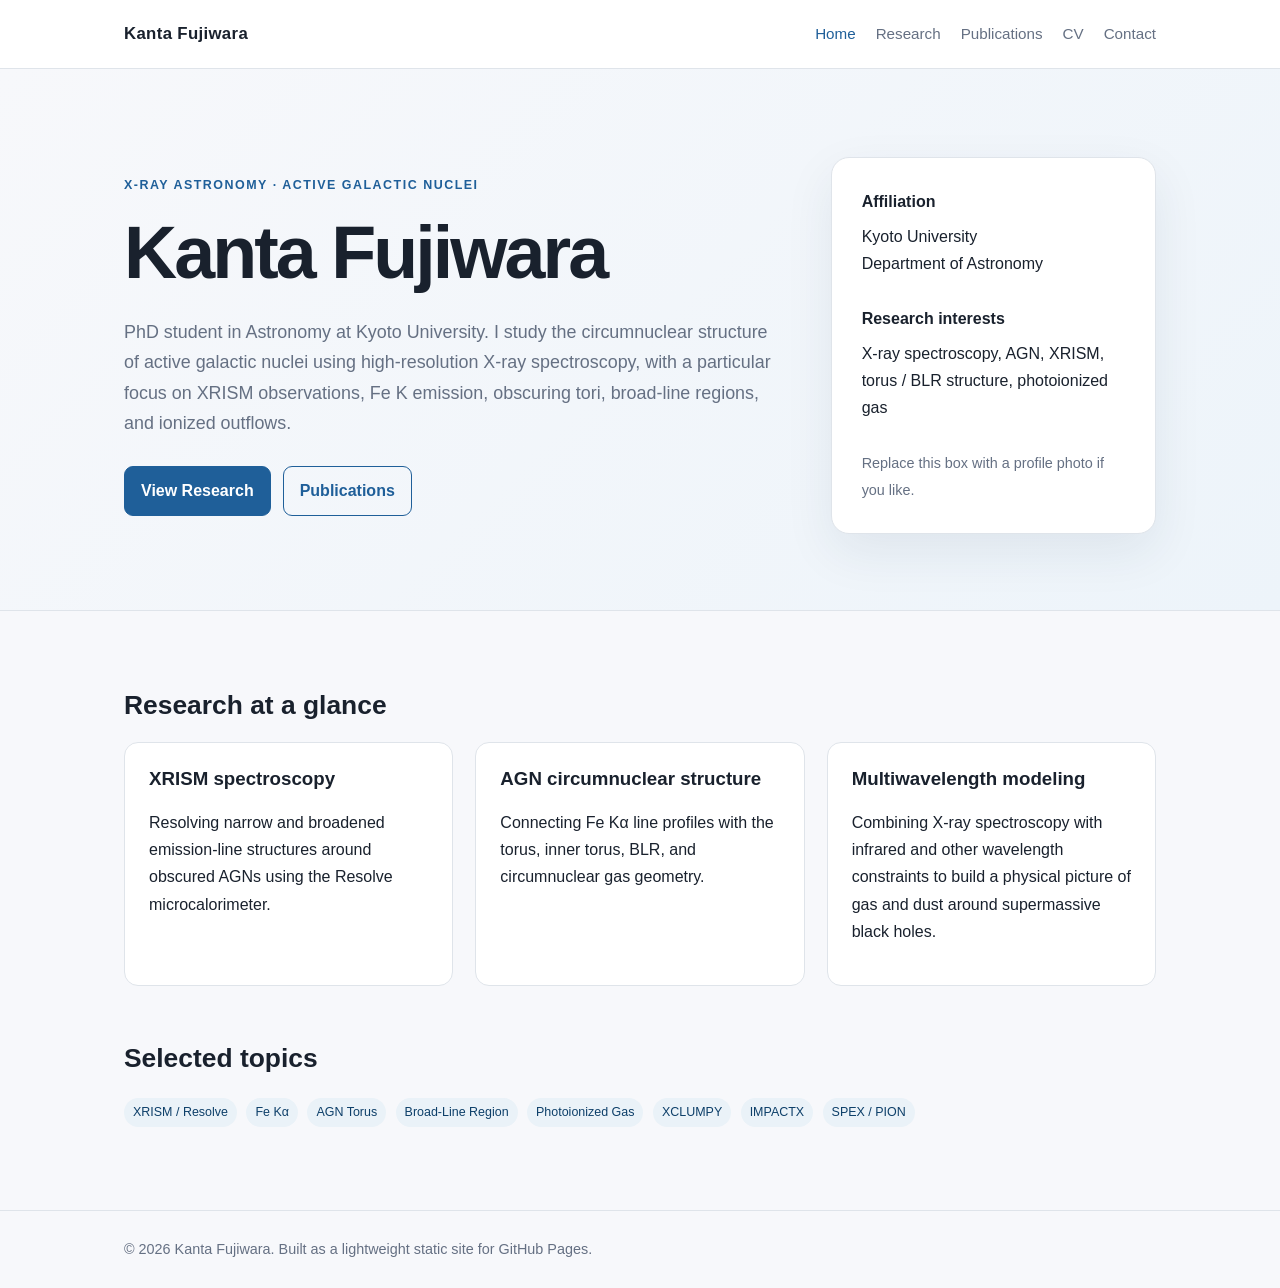
==== index.html @ a8f25f1d "Add files via upload" ====
<!DOCTYPE html>
<html lang="en">
<head>
  <meta charset="UTF-8">
  <meta name="viewport" content="width=device-width, initial-scale=1.0">
  <meta name="description" content="Kanta Fujiwara - X-ray astronomy, active galactic nuclei, and XRISM research.">
  <title>Kanta Fujiwara | Astronomy</title>
  <link rel="stylesheet" href="style.css">
</head>
<body>

<header class="site-header">
  <nav class="nav">
    <a class="site-title" href="index.html">Kanta Fujiwara</a>
    <div class="nav-links">
      <a href="index.html" class="active">Home</a>
      <a href="research.html">Research</a>
      <a href="publications.html">Publications</a>
      <a href="cv.html">CV</a>
      <a href="contact.html">Contact</a>
    </div>
  </nav>
</header>


<section class="hero">
  <div class="hero-inner">
    <div>
      <div class="eyebrow">X-ray Astronomy · Active Galactic Nuclei</div>
      <h1>Kanta Fujiwara</h1>
      <p>
        PhD student in Astronomy at Kyoto University. I study the circumnuclear
        structure of active galactic nuclei using high-resolution X-ray spectroscopy,
        with a particular focus on XRISM observations, Fe K emission, obscuring tori,
        broad-line regions, and ionized outflows.
      </p>
      <div class="button-row">
        <a class="button" href="research.html">View Research</a>
        <a class="button secondary" href="publications.html">Publications</a>
      </div>
    </div>
    <aside class="hero-card">
      <strong>Affiliation</strong>
      Kyoto University<br>
      Department of Astronomy
      <br><br>
      <strong>Research interests</strong>
      X-ray spectroscopy, AGN, XRISM, torus / BLR structure, photoionized gas
      <br><br>
      <span class="small-note">
        Replace this box with a profile photo if you like.
      </span>
    </aside>
  </div>
</section>

<main>
  <section class="section">
    <h2>Research at a glance</h2>
    <div class="grid">
      <article class="card">
        <h3>XRISM spectroscopy</h3>
        <p>
          Resolving narrow and broadened emission-line structures around obscured AGNs
          using the Resolve microcalorimeter.
        </p>
      </article>
      <article class="card">
        <h3>AGN circumnuclear structure</h3>
        <p>
          Connecting Fe Kα line profiles with the torus, inner torus, BLR, and
          circumnuclear gas geometry.
        </p>
      </article>
      <article class="card">
        <h3>Multiwavelength modeling</h3>
        <p>
          Combining X-ray spectroscopy with infrared and other wavelength constraints
          to build a physical picture of gas and dust around supermassive black holes.
        </p>
      </article>
    </div>
  </section>

  <section class="section">
    <h2>Selected topics</h2>
    <span class="tag">XRISM / Resolve</span>
    <span class="tag">Fe Kα</span>
    <span class="tag">AGN Torus</span>
    <span class="tag">Broad-Line Region</span>
    <span class="tag">Photoionized Gas</span>
    <span class="tag">XCLUMPY</span>
    <span class="tag">IMPACTX</span>
    <span class="tag">SPEX / PION</span>
  </section>
</main>


<footer class="site-footer">
  <div class="footer-inner">
    © 2026 Kanta Fujiwara. Built as a lightweight static site for GitHub Pages.
  </div>
</footer>

</body>
</html>
---- style.css ----
:root {
  --bg: #f7f8fb;
  --surface: #ffffff;
  --text: #19212d;
  --muted: #657083;
  --accent: #1f5f99;
  --accent-2: #0d3f69;
  --border: #dfe4ea;
  --max-width: 1080px;
}

* {
  box-sizing: border-box;
}

html {
  scroll-behavior: smooth;
}

body {
  margin: 0;
  font-family: -apple-system, BlinkMacSystemFont, "Segoe UI", Roboto, Helvetica, Arial,
    "Hiragino Kaku Gothic ProN", "Yu Gothic", Meiryo, sans-serif;
  background: var(--bg);
  color: var(--text);
  line-height: 1.7;
}

a {
  color: var(--accent);
  text-decoration: none;
}

a:hover {
  text-decoration: underline;
}

.site-header {
  background: rgba(255, 255, 255, 0.96);
  border-bottom: 1px solid var(--border);
  position: sticky;
  top: 0;
  z-index: 10;
  backdrop-filter: blur(10px);
}

.nav {
  max-width: var(--max-width);
  margin: 0 auto;
  padding: 0 24px;
  min-height: 68px;
  display: flex;
  align-items: center;
  justify-content: space-between;
  gap: 24px;
}

.site-title {
  color: var(--text);
  font-weight: 700;
  font-size: 1.05rem;
  letter-spacing: 0.02em;
}

.nav-links {
  display: flex;
  flex-wrap: wrap;
  gap: 20px;
  font-size: 0.95rem;
}

.nav-links a {
  color: var(--muted);
}

.nav-links a.active,
.nav-links a:hover {
  color: var(--accent);
  text-decoration: none;
}

.hero {
  background: linear-gradient(135deg, #f7f8fb 0%, #edf4fa 100%);
  border-bottom: 1px solid var(--border);
}

.hero-inner {
  max-width: var(--max-width);
  margin: 0 auto;
  padding: 88px 24px 76px;
  display: grid;
  grid-template-columns: 1.6fr 0.8fr;
  gap: 56px;
  align-items: center;
}

.eyebrow {
  color: var(--accent);
  font-weight: 700;
  text-transform: uppercase;
  letter-spacing: 0.12em;
  font-size: 0.78rem;
  margin-bottom: 10px;
}

h1, h2, h3 {
  line-height: 1.25;
}

h1 {
  font-size: clamp(2.4rem, 6vw, 4.6rem);
  margin: 0 0 18px;
  letter-spacing: -0.04em;
}

.hero p {
  color: var(--muted);
  font-size: 1.12rem;
  max-width: 700px;
}

.hero-card {
  background: var(--surface);
  border: 1px solid var(--border);
  border-radius: 18px;
  padding: 30px;
  box-shadow: 0 18px 50px rgba(20, 45, 75, 0.08);
}

.hero-card strong {
  display: block;
  margin-bottom: 8px;
}

.button-row {
  display: flex;
  gap: 12px;
  flex-wrap: wrap;
  margin-top: 28px;
}

.button {
  display: inline-block;
  padding: 10px 16px;
  border-radius: 9px;
  border: 1px solid var(--accent);
  background: var(--accent);
  color: white;
  font-weight: 600;
}

.button:hover {
  background: var(--accent-2);
  text-decoration: none;
}

.button.secondary {
  background: transparent;
  color: var(--accent);
}

main {
  max-width: var(--max-width);
  margin: 0 auto;
  padding: 56px 24px 80px;
}

.page-title {
  margin-bottom: 36px;
}

.page-title h1 {
  font-size: clamp(2.1rem, 5vw, 3.4rem);
  margin-bottom: 8px;
}

.page-title p {
  color: var(--muted);
  max-width: 760px;
}

.grid {
  display: grid;
  grid-template-columns: repeat(3, 1fr);
  gap: 22px;
}

.card {
  background: var(--surface);
  border: 1px solid var(--border);
  border-radius: 14px;
  padding: 24px;
}

.card h3 {
  margin-top: 0;
}

.section {
  margin-top: 56px;
}

.section:first-child {
  margin-top: 0;
}

.section h2 {
  font-size: 1.65rem;
  margin-bottom: 20px;
}

.pub-list,
.cv-list {
  list-style: none;
  padding: 0;
  margin: 0;
}

.pub-list li,
.cv-list li {
  background: var(--surface);
  border: 1px solid var(--border);
  border-radius: 12px;
  padding: 18px 20px;
  margin-bottom: 14px;
}

.pub-title {
  font-weight: 650;
}

.meta {
  color: var(--muted);
  font-size: 0.94rem;
  margin-top: 6px;
}

.tag {
  display: inline-block;
  font-size: 0.78rem;
  background: #eaf2f8;
  color: var(--accent-2);
  border-radius: 999px;
  padding: 4px 9px;
  margin: 3px 5px 3px 0;
}

.two-col {
  display: grid;
  grid-template-columns: 1fr 1fr;
  gap: 22px;
}

.contact-box {
  background: var(--surface);
  border: 1px solid var(--border);
  border-radius: 14px;
  padding: 24px;
}

.site-footer {
  border-top: 1px solid var(--border);
  color: var(--muted);
  font-size: 0.9rem;
}

.footer-inner {
  max-width: var(--max-width);
  margin: 0 auto;
  padding: 26px 24px;
}

.small-note {
  color: var(--muted);
  font-size: 0.9rem;
}

@media (max-width: 800px) {
  .nav {
    align-items: flex-start;
    flex-direction: column;
    padding-top: 16px;
    padding-bottom: 16px;
  }

  .nav-links {
    gap: 14px;
  }

  .hero-inner,
  .grid,
  .two-col {
    grid-template-columns: 1fr;
  }

  .hero-inner {
    padding-top: 58px;
  }
}
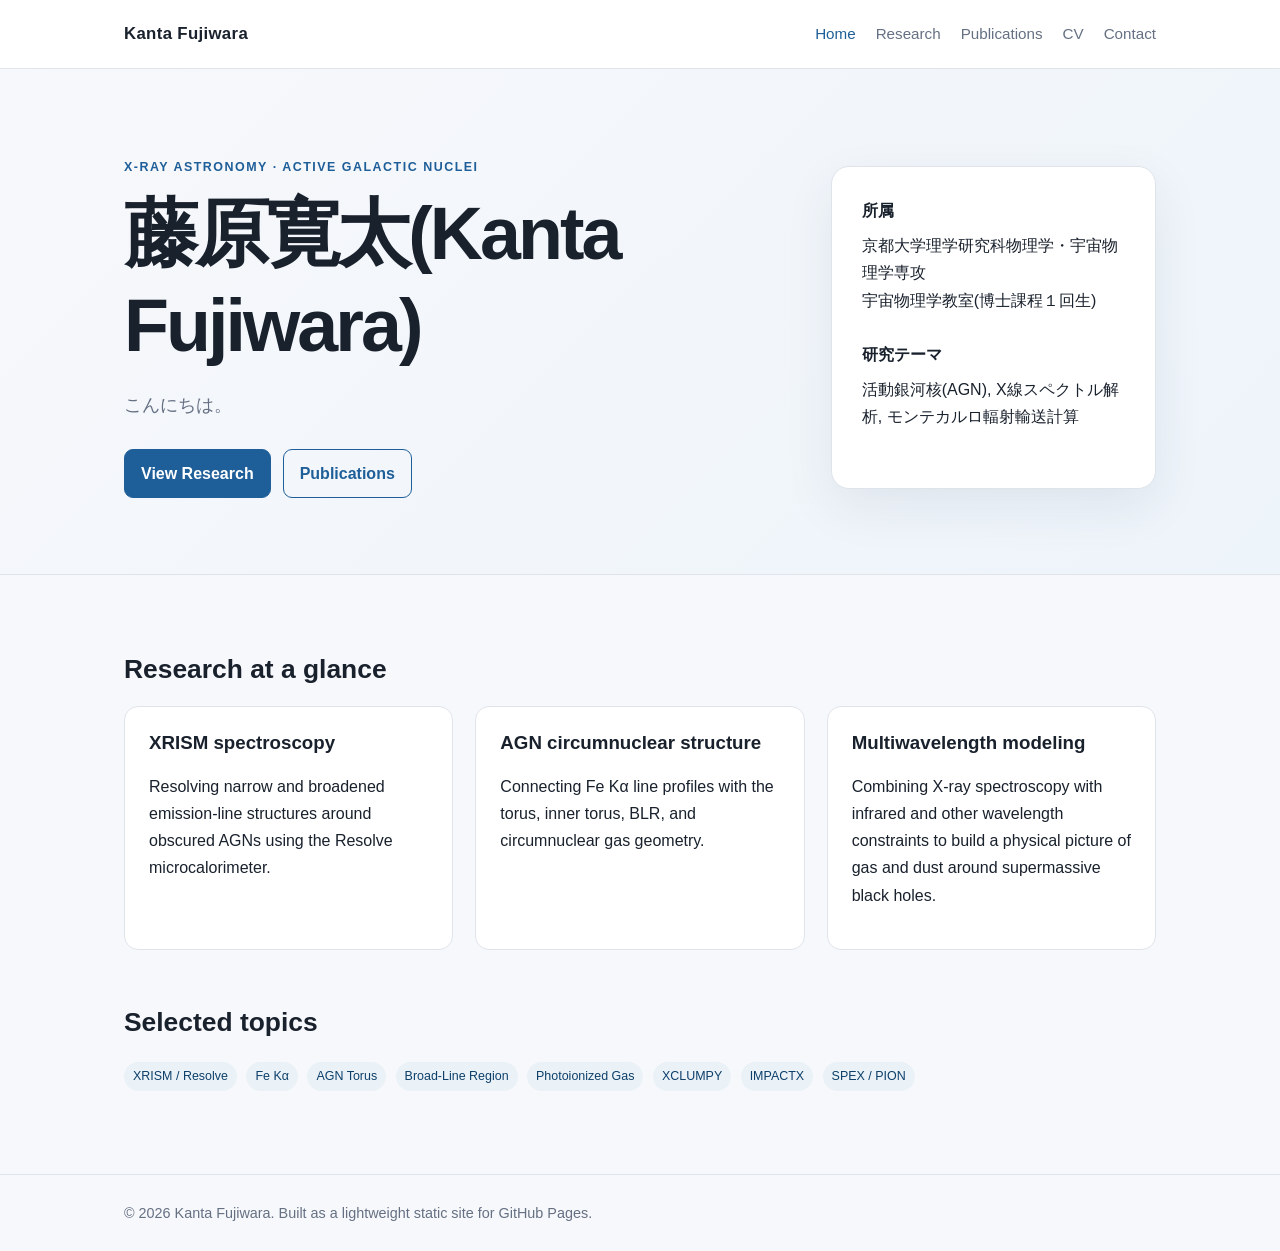
==== commit ddf92cac: "Update index.html" ====
--- a/index.html
+++ b/index.html
@@ -27,12 +27,9 @@
   <div class="hero-inner">
     <div>
       <div class="eyebrow">X-ray Astronomy · Active Galactic Nuclei</div>
-      <h1>Kanta Fujiwara</h1>
+      <h1>藤原寛太(Kanta Fujiwara)</h1>
       <p>
-        PhD student in Astronomy at Kyoto University. I study the circumnuclear
-        structure of active galactic nuclei using high-resolution X-ray spectroscopy,
-        with a particular focus on XRISM observations, Fe K emission, obscuring tori,
-        broad-line regions, and ionized outflows.
+        こんにちは。
       </p>
       <div class="button-row">
         <a class="button" href="research.html">View Research</a>
@@ -40,16 +37,13 @@
       </div>
     </div>
     <aside class="hero-card">
-      <strong>Affiliation</strong>
-      Kyoto University<br>
-      Department of Astronomy
+      <strong>所属</strong>
+      京都大学理学研究科物理学・宇宙物理学専攻<br>
+      宇宙物理学教室(博士課程１回生)
       <br><br>
-      <strong>Research interests</strong>
-      X-ray spectroscopy, AGN, XRISM, torus / BLR structure, photoionized gas
+      <strong>研究テーマ</strong>
+      活動銀河核(AGN), X線スペクトル解析, モンテカルロ輻射輸送計算
       <br><br>
-      <span class="small-note">
-        Replace this box with a profile photo if you like.
-      </span>
     </aside>
   </div>
 </section>
--- a/style.css
+++ b/style.css
@@ -296,4 +296,14 @@
   .hero-inner {
     padding-top: 58px;
   }
-}
+  
+  .pub-title a {
+  color: var(--text);
+  text-decoration: none;
+}
+
+.pub-title a:hover {
+  color: var(--accent);
+  text-decoration: underline;
+}
+}
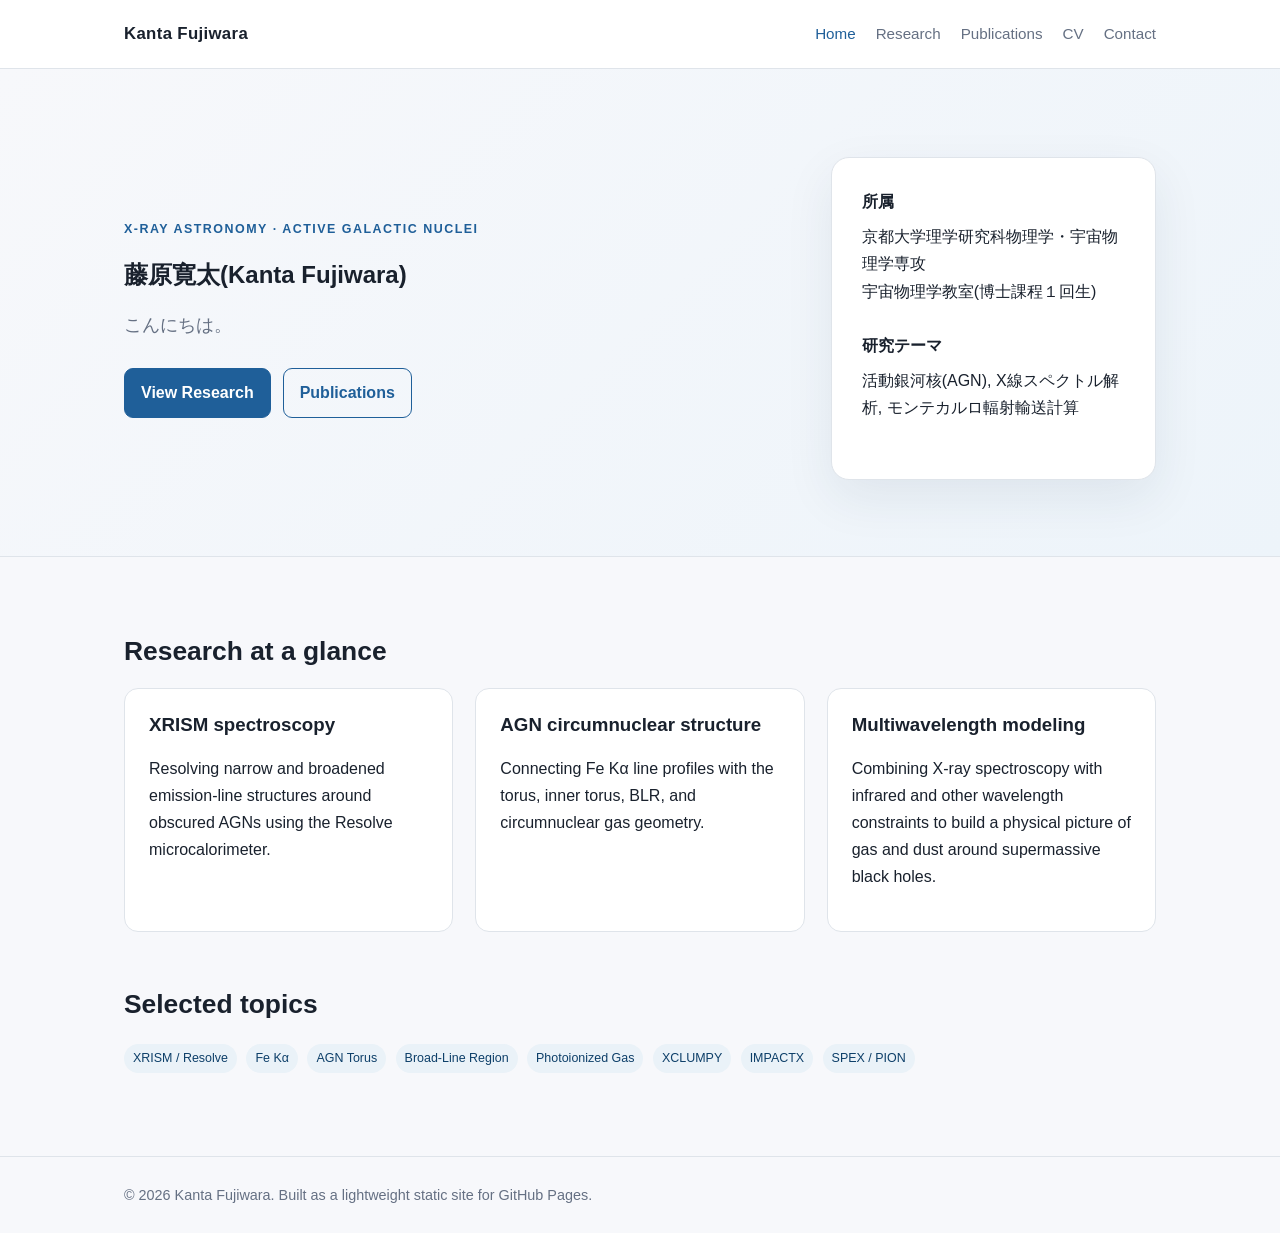
==== commit 0db99701: "Change heading from h1 to h2 for Kanta Fujiwara" ====
--- a/index.html
+++ b/index.html
@@ -27,7 +27,7 @@
   <div class="hero-inner">
     <div>
       <div class="eyebrow">X-ray Astronomy · Active Galactic Nuclei</div>
-      <h1>藤原寛太(Kanta Fujiwara)</h1>
+      <h2>藤原寛太(Kanta Fujiwara)</h2>
       <p>
         こんにちは。
       </p>
